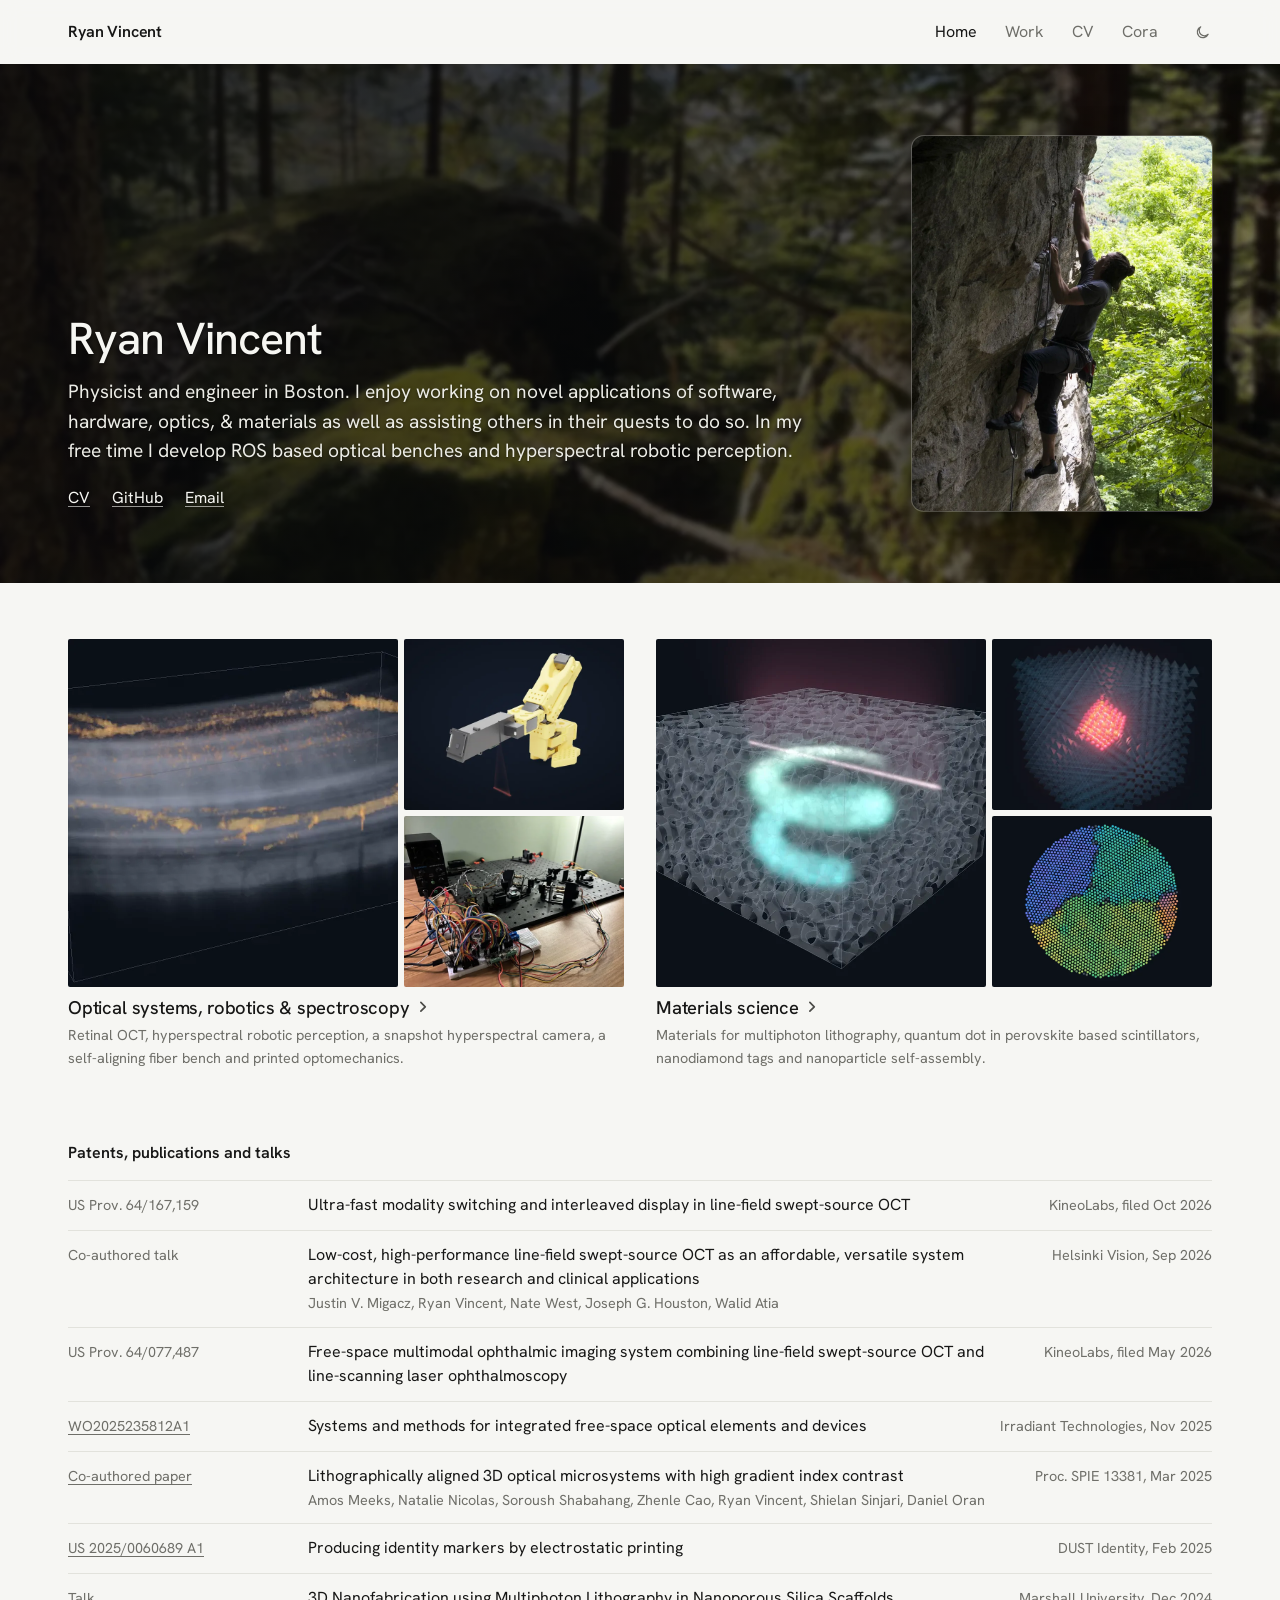
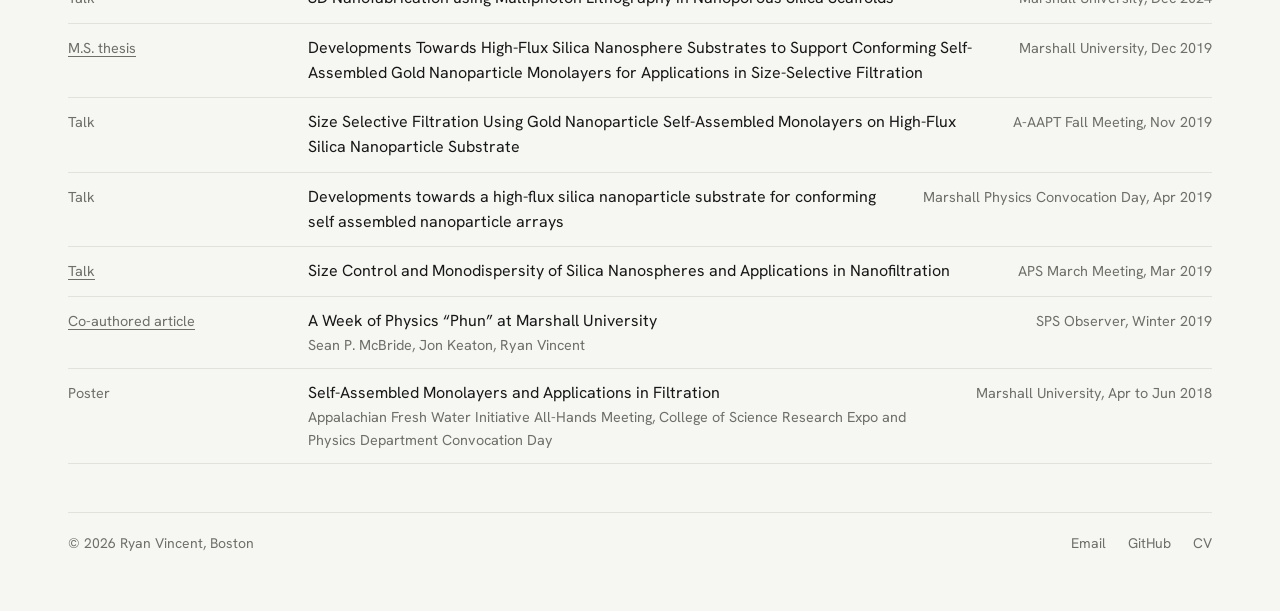
==== index.html @ a0660631 "Add personal site Static HTML/CSS/JS site for GitHub Pages: a home page, two work pages (optical sys" ====
<!doctype html>
<html lang="en">
<head>
<meta charset="utf-8">
<meta name="viewport" content="width=device-width, initial-scale=1, viewport-fit=cover">
<title>Ryan Vincent</title>
<meta name="description" content="Ryan Vincent, physicist and engineer in Boston: retinal OCT, hyperspectral imaging, multiphoton lithography materials, perovskite scintillators and nanoparticle self-assembly.">
<link rel="canonical" href="https://corabeanz.github.io/">
<meta property="og:type" content="website">
<meta property="og:site_name" content="Ryan Vincent">
<meta property="og:url" content="https://corabeanz.github.io/">
<meta property="og:title" content="Ryan Vincent">
<meta property="og:description" content="Ryan Vincent, physicist and engineer in Boston: retinal OCT, hyperspectral imaging, multiphoton lithography materials, perovskite scintillators and nanoparticle self-assembly.">
<meta property="og:image" content="https://corabeanz.github.io/assets/img/og/index.jpg">
<meta property="og:image:width" content="1200">
<meta property="og:image:height" content="630">
<meta name="twitter:card" content="summary_large_image">
<link rel="icon" href="assets/img/favicon.svg" type="image/svg+xml">
<link rel="preconnect" href="https://fonts.googleapis.com">
<link rel="preconnect" href="https://fonts.gstatic.com" crossorigin>
<link rel="stylesheet" href="https://fonts.googleapis.com/css2?family=Hanken+Grotesk:wght@400..600&display=swap">
<link rel="stylesheet" href="assets/css/site.css">
<script>try{var t=localStorage.getItem("rv-theme");if(t==="light"||t==="dark")document.documentElement.setAttribute("data-theme",t)}catch(e){}</script>
</head>
<body>
<!-- @header -->
<a class="skip-link" href="#main">Skip to content</a>
<header class="site-header">
  <div class="wrap site-header__inner">
    <a class="brand" href="index.html">Ryan Vincent</a>
    <nav class="nav" aria-label="Main">
      <ul class="nav__list">
        <li><a class="nav__link" href="index.html" aria-current="page">Home</a></li>
        <li><a class="nav__link" href="optics.html">Work</a></li>
        <li><a class="nav__link" href="cv.html">CV</a></li>
        <li><a class="nav__link" href="cora.html">Cora</a></li>
      </ul>
      <button class="theme-toggle" type="button" data-theme-toggle aria-label="Switch theme">
        <svg class="i-moon" viewBox="0 0 24 24" fill="none" stroke="currentColor" stroke-width="1.7" stroke-linecap="round" stroke-linejoin="round"><path d="M20 14.5A8 8 0 1 1 9.5 4a6.5 6.5 0 0 0 10.5 10.5z"/></svg>
        <svg class="i-sun" viewBox="0 0 24 24" fill="none" stroke="currentColor" stroke-width="1.7" stroke-linecap="round"><circle cx="12" cy="12" r="4"/><path d="M12 2v2M12 20v2M2 12h2M20 12h2M4.9 4.9l1.4 1.4M17.7 17.7l1.4 1.4M4.9 19.1l1.4-1.4M17.7 6.3l1.4-1.4"/></svg>
      </button>
    </nav>
  </div>
</header>
<!-- /@header -->

<main id="main">
  <div class="hero">
    <img class="hero__img" src="assets/img/home/home-forest.webp" width="1536" height="1229" alt="">
    <div class="wrap">
    <section class="intro">
      <div class="intro__body">
        <h1 class="intro__name">Ryan Vincent</h1>
        <p class="intro__text">Physicist and engineer in Boston. I enjoy working on novel applications of software, hardware, optics, &amp; materials as well as assisting others in their quests to do so. In my free time I develop ROS based optical benches and hyperspectral robotic perception.</p>
        <p class="intro__links"><a href="cv.html">CV</a><a href="https://github.com/CoraBeanz" rel="noopener">GitHub</a><a href="mailto:VincentRyanBaker@gmail.com">Email</a></p>
      </div>
      <figure class="intro__photo"><img src="assets/img/home/ryan-climbing.webp" width="960" height="1200" alt="Ryan Vincent lead climbing an overhanging rock face, with a green forest behind."></figure>
    </section>
    </div>
  </div>
  <div class="wrap">

    <section class="areas" aria-label="Work">
      <a class="area" href="optics.html">
        <div class="area__media"><span><img src="assets/img/home/card-optics-oct.webp" alt="Render of a 3D retina volume with measured blood flow in amber"></span><span><img src="assets/img/home/card-optics-hyperspectral.webp" alt="Render of a robot arm holding a hyperspectral scanner head"></span><span><img src="assets/img/home/card-optics-bench.webp" alt="Photo of the beta self-aligning fiber bench"></span></div>
        <h2 class="area__title">Optical systems, robotics &amp; <span class="area__last">spectroscopy<svg class="area__caret" viewBox="0 0 16 16" aria-hidden="true" focusable="false"><path d="M6 3.5 10.5 8 6 12.5" fill="none" stroke="currentColor" stroke-width="1.75" stroke-linecap="round" stroke-linejoin="round"/></svg></span></h2>
        <p class="area__text">Retinal OCT, hyperspectral robotic perception, a snapshot hyperspectral camera, a self-aligning fiber bench and printed optomechanics.</p>
      </a>
      <a class="area" href="materials.html">
        <div class="area__media"><span><img src="assets/img/home/card-materials-helix.webp" alt="Illustration of a laser writing a glowing helix inside a porous glass block"></span><span><img src="assets/img/home/card-materials-crystal.webp" alt="Render of a quantum dot glowing inside a translucent perovskite crystal"></span><span><img src="assets/img/home/card-materials-grains.webp" alt="Simulated nanoparticle sheet colored by crystal grain"></span></div>
        <h2 class="area__title">Materials <span class="area__last">science<svg class="area__caret" viewBox="0 0 16 16" aria-hidden="true" focusable="false"><path d="M6 3.5 10.5 8 6 12.5" fill="none" stroke="currentColor" stroke-width="1.75" stroke-linecap="round" stroke-linejoin="round"/></svg></span></h2>
        <p class="area__text">Materials for multiphoton lithography, quantum dot in perovskite based scintillators, nanodiamond tags and nanoparticle self-assembly.</p>
      </a>
    </section>

    <section class="block" aria-labelledby="records-title">
      <h2 class="block__title" id="records-title">Patents, publications and talks</h2>
      <ul class="list">
        <li><span class="list__key">US Prov. 64/167,159</span><span>Ultra-fast modality switching and interleaved display in line-field swept-source OCT</span><span class="list__end">KineoLabs, filed Oct 2026</span></li>
        <li><span class="list__key">Co-authored talk</span><span>Low-cost, high-performance line-field swept-source OCT as an affordable, versatile system architecture in both research and clinical applications<span class="list__sub">Justin V. Migacz, Ryan Vincent, Nate West, Joseph G. Houston, Walid Atia</span></span><span class="list__end">Helsinki Vision, Sep 2026</span></li>
        <li><span class="list__key">US Prov. 64/077,487</span><span>Free-space multimodal ophthalmic imaging system combining line-field swept-source OCT and line-scanning laser ophthalmoscopy</span><span class="list__end">KineoLabs, filed May 2026</span></li>
        <li><a class="list__key" href="https://patents.google.com/patent/WO2025235812A1/en" rel="noopener">WO2025235812A1</a><span>Systems and methods for integrated free-space optical elements and devices</span><span class="list__end">Irradiant Technologies, Nov 2025</span></li>
        <li><a class="list__key" href="https://doi.org/10.1117/12.3040262" rel="noopener">Co-authored paper</a><span>Lithographically aligned 3D optical microsystems with high gradient index contrast<span class="list__sub">Amos Meeks, Natalie Nicolas, Soroush Shabahang, Zhenle Cao, Ryan Vincent, Shielan Sinjari, Daniel Oran</span></span><span class="list__end">Proc. SPIE 13381, Mar 2025</span></li>
        <li><a class="list__key" href="https://patents.google.com/patent/US20250060689A1/en" rel="noopener">US 2025/0060689 A1</a><span>Producing identity markers by electrostatic printing</span><span class="list__end">DUST Identity, Feb 2025</span></li>
        <li><span class="list__key">Talk</span><span>3D Nanofabrication using Multiphoton Lithography in Nanoporous Silica Scaffolds</span><span class="list__end">Marshall University, Dec 2024</span></li>
        <li><a class="list__key" href="https://mds.marshall.edu/etd/1268/" rel="noopener">M.S. thesis</a><span>Developments Towards High-Flux Silica Nanosphere Substrates to Support Conforming Self-Assembled Gold Nanoparticle Monolayers for Applications in Size-Selective Filtration</span><span class="list__end">Marshall University, Dec 2019</span></li>
        <li><span class="list__key">Talk</span><span>Size Selective Filtration Using Gold Nanoparticle Self-Assembled Monolayers on High-Flux Silica Nanoparticle Substrate</span><span class="list__end">A-AAPT Fall Meeting, Nov 2019</span></li>
        <li><span class="list__key">Talk</span><span>Developments towards a high-flux silica nanoparticle substrate for conforming self assembled nanoparticle arrays</span><span class="list__end">Marshall Physics Convocation Day, Apr 2019</span></li>
        <li><a class="list__key" href="https://meetings-archive.aps.org/mar/2019/f58/8" rel="noopener">Talk</a><span>Size Control and Monodispersity of Silica Nanospheres and Applications in Nanofiltration</span><span class="list__end">APS March Meeting, Mar 2019</span></li>
        <li><a class="list__key" href="https://students.aip.org/observer/a-week-of-physics-phun-at-marshall-university" rel="noopener">Co-authored article</a><span>A Week of Physics “Phun” at Marshall University<span class="list__sub">Sean P. McBride, Jon Keaton, Ryan Vincent</span></span><span class="list__end">SPS Observer, Winter 2019</span></li>
        <li><span class="list__key">Poster</span><span>Self-Assembled Monolayers and Applications in Filtration<span class="list__sub">Appalachian Fresh Water Initiative All-Hands Meeting, College of Science Research Expo and Physics Department Convocation Day</span></span><span class="list__end">Marshall University, Apr to Jun 2018</span></li>
      </ul>
    </section>
  </div>
</main>

<!-- @footer -->
<footer class="site-footer">
  <div class="wrap">
    <div class="site-footer__inner">
      <p>© <span data-year>2026</span> Ryan Vincent, Boston</p>
      <ul class="site-footer__links">
        <li><a href="mailto:VincentRyanBaker@gmail.com">Email</a></li>
        <li><a href="https://github.com/CoraBeanz" rel="noopener">GitHub</a></li>
        <li><a href="cv.html">CV</a></li>
      </ul>
    </div>
  </div>
</footer>
<script src="assets/js/site.js"></script>
<!-- /@footer -->
</body>
</html>
---- assets/css/site.css ----
/* Ryan Vincent — site stylesheet
   Quiet by design: one typeface, neutral greys, no ornament. The images carry
   the colour. Figures sit on a dark panel in both themes because most of them
   are renders and screen recordings drawn on black. */

:root {
  --bg: #f6f6f3;          /* page ground, a warm off-white */
  --fg: #171716;          /* text */
  --fg-2: #4b4b47;        /* secondary text */
  --fg-3: #6f6f69;        /* captions, dates */
  --line: #e2e2dc;        /* rules */
  --panel: #0c0e11;       /* behind every figure, both themes */
  --panel-fg: #e9e9e4;

  --f-body: "Hanken Grotesk", "Helvetica Neue", Helvetica, Arial, system-ui, sans-serif;

  --gutter: clamp(16px, 4vw, 48px);
  --max: 1240px;
  --gap: clamp(8px, 1vw, 12px);
  --header-h: 64px;

  color-scheme: light;
}
@media (prefers-color-scheme: dark) {
  :root:not([data-theme="light"]) {
    --bg: #121211;
    --fg: #ecece8;
    --fg-2: #b3b3ad;
    --fg-3: #7f7f78;
    --line: #262624;
    --panel: #08090b;
    color-scheme: dark;
  }
}
:root[data-theme="dark"] {
  --bg: #121211;
  --fg: #ecece8;
  --fg-2: #b3b3ad;
  --fg-3: #7f7f78;
  --line: #262624;
  --panel: #08090b;
  color-scheme: dark;
}

/* ---------- base ---------- */
*, *::before, *::after { box-sizing: border-box; }
html { -webkit-text-size-adjust: 100%; text-size-adjust: 100%; scroll-padding-top: calc(var(--header-h) + 12px); }
body {
  margin: 0;
  background: var(--bg);
  color: var(--fg);
  font-family: var(--f-body);
  font-size: 1rem;
  line-height: 1.55;
  -webkit-font-smoothing: antialiased;
  overflow-x: hidden;
}
img, video, svg, canvas { display: block; max-width: 100%; }
img, video { height: auto; }
a { color: inherit; text-decoration-thickness: 1px; text-underline-offset: 0.2em; text-decoration-color: var(--fg-3); }
a:hover { text-decoration-color: currentColor; }
:focus-visible { outline: 2px solid var(--fg); outline-offset: 3px; border-radius: 2px; }
h1, h2, h3, p, ul, ol, figure { margin: 0; }
h1, h2, h3 { font-weight: 500; text-wrap: balance; }
ul, ol { padding: 0; }
p { text-wrap: pretty; }
.visually-hidden { position: absolute !important; width: 1px; height: 1px; overflow: hidden; clip: rect(0 0 0 0); white-space: nowrap; }
.skip-link { position: absolute; left: 12px; top: -48px; z-index: 100; background: var(--bg); color: var(--fg); padding: 8px 14px; border: 1px solid var(--line); }
.skip-link:focus { top: 12px; }
.wrap { width: 100%; max-width: var(--max); margin-inline: auto; padding-inline: var(--gutter); }
.muted { color: var(--fg-3); }
.num { font-variant-numeric: tabular-nums; }

/* ---------- header and footer ---------- */
.site-header {
  position: sticky; top: env(safe-area-inset-top, 0px); z-index: 50;
  background: color-mix(in srgb, var(--bg) 92%, transparent);
  backdrop-filter: blur(10px); -webkit-backdrop-filter: blur(10px);
}
.site-header__inner { display: flex; align-items: center; gap: 24px; min-height: var(--header-h); }
.brand { font-weight: 600; letter-spacing: -0.01em; text-decoration: none; white-space: nowrap; }
.nav { margin-left: auto; display: flex; align-items: center; gap: clamp(16px, 2.6vw, 28px); }
.nav__list { display: flex; gap: clamp(16px, 2.6vw, 28px); list-style: none; }
.nav__link { color: var(--fg-3); text-decoration: none; white-space: nowrap; }
.nav__link:hover, .nav__link[aria-current] { color: var(--fg); }
@media (max-width: 400px) { .site-header__inner { gap: 14px; } .nav, .nav__list { gap: 13px; } }
@media (max-width: 350px) { .brand, .nav__link { font-size: 0.9rem; } .nav, .nav__list { gap: 10px; } }
@media (max-width: 314px) { .site-header__inner { gap: 10px; } .brand, .nav__link { font-size: 0.82rem; } .nav, .nav__list { gap: 8px; } }
.theme-toggle {
  display: inline-grid; place-items: center; width: 32px; height: 32px; margin-right: -6px;
  border: 0; background: none; color: var(--fg-3); cursor: pointer; border-radius: 50%;
}
.theme-toggle:hover { color: var(--fg); }
.theme-toggle svg { width: 17px; height: 17px; }
.theme-toggle .i-sun { display: none; }
:root[data-theme="dark"] .theme-toggle .i-sun { display: block; }
:root[data-theme="dark"] .theme-toggle .i-moon { display: none; }
@media (prefers-color-scheme: dark) {
  :root:not([data-theme="light"]) .theme-toggle .i-sun { display: block; }
  :root:not([data-theme="light"]) .theme-toggle .i-moon { display: none; }
}

.site-footer { padding-block: 48px 56px; color: var(--fg-3); font-size: 0.875rem; }
.site-footer__inner { display: flex; flex-wrap: wrap; gap: 12px 28px; justify-content: space-between; border-top: 1px solid var(--line); padding-top: 20px; }
.site-footer__links { display: flex; flex-wrap: wrap; gap: 8px 22px; list-style: none; }
.site-footer a { text-decoration: none; }
.site-footer a:hover { color: var(--fg); }

/* ---------- work pages: two tabs, then topics ---------- */
.tabs { display: flex; gap: clamp(24px, 4vw, 48px); border-bottom: 1px solid var(--line); margin-top: clamp(16px, 3vw, 36px); }
.tab {
  position: relative; padding-block: 8px 14px;
  font-size: clamp(1.15rem, 0.95rem + 0.9vw, 1.6rem); font-weight: 500; letter-spacing: -0.01em; line-height: 1.2;
  color: var(--fg-3); text-decoration: none;
}
.tab:hover { color: var(--fg-2); }
.tab[aria-current="page"] { color: var(--fg); }
.tab[aria-current="page"]::after { content: ""; position: absolute; left: 0; right: 0; bottom: -1px; height: 2px; background: var(--fg); }
@media (max-width: 560px) { .tabs { display: grid; grid-template-columns: 1fr 1fr; gap: 20px; } }

.topic { padding-block: clamp(36px, 5vw, 64px) 0; }
.topic + .topic { padding-top: clamp(44px, 6vw, 80px); }
/* a hairline between projects, inside the content width */
.topic + .topic > .wrap::before { content: ""; display: block; height: 1px; background: var(--line); margin-bottom: clamp(32px, 4.5vw, 56px); }
.topic__head { display: grid; gap: 4px; margin-bottom: 18px; max-width: 72ch; }
.topic__title { font-size: clamp(1.25rem, 1.1rem + 0.5vw, 1.5rem); letter-spacing: -0.01em; line-height: 1.25; }
.topic__meta { color: var(--fg-3); font-size: 0.9rem; }
.topic__lede { color: var(--fg-2); margin-top: 6px; }

/* montage: each tile sets --ar (media width / height); flex-grow and aspect-ratio
   together give every tile in a row the same height, and the row fills the width. */
.montage { display: grid; gap: var(--gap); }
.montage__row { display: flex; gap: var(--gap); align-items: flex-start; }
.tile { flex: var(--ar) 1 0; min-width: 0; display: grid; grid-template-columns: minmax(0, 1fr); gap: 6px; align-content: start; }
.tile__media { position: relative; aspect-ratio: var(--ar); overflow: hidden; background: var(--panel); border-radius: 2px; }
.tile__media > img, .tile__media > video, .tile__media > picture > img { width: 100%; height: 100%; object-fit: contain; }
.tile__media > picture { display: contents; }
.tile__media--bare { background: transparent; }
.tile figcaption { font-size: 0.8rem; line-height: 1.4; color: var(--fg-3); padding-right: 4px; overflow-wrap: break-word; hyphens: auto; }
/* the media box clips its contents, so a focused figure gets its ring on the box */
.tile__media [data-zoom]:focus-visible { outline: none; }
.tile__media:has([data-zoom]:focus-visible) { outline: 2px solid var(--fg); outline-offset: 3px; }
@media (max-width: 720px) { /* phones: pairs stack, threes go one then two, fours go two and two */
  .montage__row { flex-wrap: wrap; }
  .tile:first-child:nth-last-child(2), .tile:first-child:nth-last-child(2) ~ .tile,
  .tile:first-child:nth-last-child(3) { flex-basis: 100%; }
  .tile:first-child:nth-last-child(4), .tile:first-child:nth-last-child(4) ~ .tile { flex-basis: calc(var(--ar) * 30%); }
  /* a row can pick which tile goes full width (it moves to the end), and a tile can carry a phone layout (--ar-m) */
  .montage__row:has(> .tile--phone-wide) > .tile:first-child { flex-basis: 0; }
  .tile.tile--phone-wide { flex-basis: 100%; order: 1; }
  .tile__media { aspect-ratio: var(--ar-m, var(--ar)); }
}

[data-zoom] { cursor: zoom-in; }
.lightbox {
  position: fixed; inset: 0; z-index: 200;
  display: grid; grid-template-rows: minmax(0, 1fr) auto; justify-items: center; gap: 12px;
  padding: max(20px, env(safe-area-inset-top, 0px)) 16px max(20px, env(safe-area-inset-bottom, 0px));
  background: rgb(8 8 8 / 0.94);
}
.lightbox[hidden] { display: none; }
.lightbox__stage { display: grid; grid-template-rows: minmax(0, 1fr); grid-template-columns: minmax(0, 1fr); place-items: center; min-height: 0; width: 100%; height: 100%; overflow: hidden; }
.lightbox__media { max-width: min(1800px, 100%); max-height: 100%; width: auto; height: auto; background: var(--panel); cursor: zoom-out; }
.lightbox__media--fill { width: 100%; height: 100%; object-fit: contain; } /* diagrams scale up; photos stay at their own size */
.lightbox__cap { color: #b9b9b2; font-size: 0.9rem; max-width: 80ch; text-align: center; }
.lightbox__close {
  position: absolute; top: max(12px, env(safe-area-inset-top, 0px)); right: 12px; z-index: 2;
  display: inline-grid; place-items: center; width: 40px; height: 40px; border: 0; background: none; color: #e9e9e4; cursor: pointer;
}
.lightbox__close svg { width: 20px; height: 20px; }
/* controls that sit on dark media get a light focus ring in both themes */
.lightbox :focus-visible, .loop__btn:focus-visible, .viewer button:focus-visible { outline-color: #f6f6f2; }

/* looping videos get a small pause button */
.loop { position: relative; }
.loop__btn {
  position: absolute; right: 8px; bottom: 8px; z-index: 3;
  display: inline-grid; place-items: center; width: 26px; height: 26px;
  color: #e9e9e4; background: rgb(0 0 0 / 0.55); border: 0; border-radius: 50%;
  cursor: pointer; opacity: 0; transition: opacity 0.2s ease;
}
.loop:hover .loop__btn, .loop__btn:focus-visible, .loop.is-paused .loop__btn { opacity: 1; }
@media (hover: none) { .loop__btn { opacity: 0.7; } }
.loop__btn svg { width: 10px; height: 10px; }
.loop__btn--top-right { top: 8px; bottom: auto; }
.loop__btn--top-left { top: 8px; bottom: auto; right: auto; left: 8px; }
.loop__btn--bottom-left { right: auto; left: 8px; }

/* interactive 3D viewer inside a tile */
.viewer { position: absolute; inset: 0; touch-action: pan-y; }
.viewer > .viewer__poster { position: absolute; inset: 0; width: 100%; height: 100%; object-fit: contain; transition: opacity 0.4s ease; }
.viewer.is-live > .viewer__poster { opacity: 0; pointer-events: none; }
.viewer canvas { position: absolute; inset: 0; width: 100% !important; height: 100% !important; }

/* ---------- home ---------- */
.intro { padding-block: clamp(40px, 7vw, 96px) clamp(32px, 5vw, 56px); display: grid; gap: clamp(24px, 4vw, 56px); align-items: end; }
@media (min-width: 820px) { .intro { grid-template-columns: minmax(0, 46rem) minmax(220px, 300px); justify-content: space-between; } }
.intro__body { display: grid; gap: 14px; min-width: 0; }
.intro__photo { max-width: min(100%, 300px); }
.intro__photo img { width: 100%; height: auto; aspect-ratio: 4 / 5; object-fit: cover; border-radius: 2px; background: var(--panel); }
.intro__name { font-size: clamp(1.9rem, 1.4rem + 2vw, 2.8rem); letter-spacing: -0.02em; line-height: 1.1; }
.intro__text { color: var(--fg-2); font-size: clamp(1.05rem, 1rem + 0.3vw, 1.2rem); }
.intro__links { display: flex; flex-wrap: wrap; gap: 6px 22px; margin-top: 6px; }

/* forest backdrop behind the intro: the same in both themes, softened and darkened so the text and the portrait stand out */
/* the forest photo: full height behind the home intro (.hero), a short band on the work, CV and 404 pages (.band) */
.hero, .band { position: relative; isolation: isolate; overflow: hidden; background: #0c0e11; color-scheme: dark; }
.hero__img, .band__img { position: absolute; inset: 0; z-index: -2; width: 100%; height: 100%; object-fit: cover; object-position: 50% 52%; }
.band__img { object-position: 50% 46%; }
.hero::after, .band::after { content: ""; position: absolute; inset: 0; z-index: -1; background: rgba(8, 9, 11, 0.72); }
@media (min-width: 820px) { .hero::after, .band::after { background: linear-gradient(90deg, rgba(8, 9, 11, 0.8), rgba(8, 9, 11, 0.7) 55%, rgba(8, 9, 11, 0.5)); } }
.hero :focus-visible, .band :focus-visible { outline-color: #f6f6f2; }
.hero .intro { padding-block: clamp(40px, 6vw, 72px); }
.hero .intro__name { color: #f6f6f2; }
.hero .intro__text { color: #ecece6; }
.hero .intro__name, .hero .intro__text, .hero .intro__links { text-shadow: 0 1px 3px rgba(0, 0, 0, 0.55); }
.hero .intro__links a { color: #f6f6f2; text-decoration-color: rgba(246, 246, 242, 0.6); }
.hero .intro__links a:hover { text-decoration-color: currentColor; }
.hero .intro__photo img { border-radius: 12px; box-shadow: 0 0 0 1px rgba(255, 255, 255, 0.22), 0 14px 36px rgba(0, 0, 0, 0.55); }
.hero + .wrap .areas { padding-top: clamp(32px, 5vw, 56px); }
/* work pages: the tabs sit on the bottom edge of the band */
.band .tabs { margin-top: 0; padding-top: clamp(56px, 10vw, 136px); border-bottom: 0; }
.band .tab { color: rgba(246, 246, 242, 0.74); text-shadow: 0 1px 3px rgba(0, 0, 0, 0.55); }
.band .tab:hover, .band .tab[aria-current="page"] { color: #f6f6f2; }
.band .tab[aria-current="page"]::after { bottom: 0; height: 3px; background: #f6f6f2; }
.band .tab:focus-visible { outline-offset: -3px; }
/* CV and 404: the header block sits on the band */
.band .cv-head { padding-block: clamp(40px, 6vw, 72px); }
.band .lost { min-height: 50vh; padding-block: 48px; }
.band h1 { color: #f6f6f2; }
.band .cv-head p, .band .lost p { color: #ecece6; }
.band .cv-head__links { color: #d9d9d2; }
.band h1, .band .cv-head p, .band .lost p { text-shadow: 0 1px 3px rgba(0, 0, 0, 0.55); }
.band .cv-head__links a, .band .lost a { color: #f6f6f2; text-decoration-color: rgba(246, 246, 242, 0.6); }
.band .cv-head__links a:hover, .band .lost a:hover { text-decoration-color: currentColor; }

.areas { display: grid; gap: clamp(20px, 3vw, 32px); grid-template-columns: minmax(0, 1fr); }
@media (min-width: 820px) { .areas { grid-template-columns: repeat(2, minmax(0, 1fr)); } }
.area { display: grid; gap: 10px; text-decoration: none; min-width: 0; }
.area__media { display: grid; gap: 6px; grid-template-columns: 3fr 2fr; grid-template-rows: 1fr 1fr; aspect-ratio: 16 / 10; }
.area__media > span { background: var(--panel); overflow: hidden; border-radius: 2px; }
.area__media > span:first-child { grid-row: 1 / 3; }
.area__media img { width: 100%; height: 100%; object-fit: cover; transition: transform 0.45s ease, filter 0.3s ease; }
.area:hover .area__media img, .area:focus-visible .area__media img { transform: scale(1.04); filter: brightness(1.08); }
.area__title { font-size: 1.15rem; font-weight: 500; letter-spacing: -0.01em; line-height: 1.3; text-decoration: underline; text-decoration-color: transparent; text-decoration-thickness: 1px; text-underline-offset: 5px; transition: text-decoration-color 0.2s ease; }
.area:hover .area__title, .area:focus-visible .area__title { text-decoration-color: currentColor; }
.area__last { white-space: nowrap; }
.area__caret { display: inline-block; width: 0.85em; height: 0.85em; margin-left: 0.3em; vertical-align: -0.08em; color: var(--fg-2); transition: transform 0.25s ease, color 0.2s ease; }
.area:hover .area__caret, .area:focus-visible .area__caret { transform: translateX(4px); color: var(--fg); }
.area__text { color: var(--fg-3); font-size: 0.9rem; margin-top: -6px; }

.block { padding-block: clamp(40px, 6vw, 72px) 0; }
.block__title { font-size: 1rem; font-weight: 600; margin-bottom: 14px; }

.list { list-style: none; display: grid; border-top: 1px solid var(--line); }
.list > li { display: grid; gap: 2px 32px; padding-block: 12px; border-bottom: 1px solid var(--line); grid-template-columns: minmax(0, 1fr); }
@media (min-width: 760px) { .list > li { grid-template-columns: 13rem minmax(0, 1fr) auto; align-items: baseline; } }
.list__key { color: var(--fg-3); font-size: 0.9rem; font-variant-numeric: tabular-nums; }
.list__end { color: var(--fg-3); font-size: 0.9rem; }
.list__sub { display: block; color: var(--fg-3); font-size: 0.9rem; }

.copy { display: inline-flex; flex-wrap: wrap; align-items: baseline; gap: 6px 16px; }
.copy__text { user-select: all; overflow-wrap: anywhere; }
.text-btn { font: inherit; color: var(--fg-3); background: none; border: 0; padding: 0; cursor: pointer; text-decoration: underline; text-decoration-color: var(--line); text-underline-offset: 0.2em; }
.text-btn:hover { color: var(--fg); text-decoration-color: currentColor; }

/* ---------- CV ---------- */
.cv-head { padding-block: clamp(36px, 6vw, 72px) 8px; display: grid; gap: 10px; max-width: 46rem; }
.cv-head h1 { font-size: clamp(1.6rem, 1.3rem + 1.4vw, 2.2rem); letter-spacing: -0.02em; line-height: 1.15; }
.cv-head p { color: var(--fg-2); }
.cv-head__links { display: flex; flex-wrap: wrap; gap: 6px 22px; color: var(--fg-3); font-size: 0.95rem; }
.cv-block { padding-block: clamp(32px, 4.5vw, 52px) 0; }
.cv-block > h2 { font-size: 1rem; font-weight: 600; margin-bottom: 4px; }
.cv-entry { display: grid; grid-template-columns: minmax(0, 1fr); gap: 6px 32px; padding-block: 20px; border-bottom: 1px solid var(--line); }
.cv-block > h2 + .cv-entry, .cv-block > h2 + .list { margin-top: 10px; }
.cv-block > h2 + .cv-entry { border-top: 1px solid var(--line); }
@media (min-width: 820px) { .cv-entry { grid-template-columns: 13rem minmax(0, 1fr); } }
.cv-entry__side { display: grid; gap: 2px; align-content: start; color: var(--fg-3); font-size: 0.9rem; font-variant-numeric: tabular-nums; }
.cv-entry__main { display: grid; gap: 8px; min-width: 0; max-width: 72ch; }
.cv-entry__title { font-size: 1.02rem; font-weight: 600; line-height: 1.35; }
.cv-entry__org { font-weight: 400; color: var(--fg-2); }
.cv-entry__summary { color: var(--fg-2); }
.cv-entry ul { padding-left: 1.1em; display: grid; gap: 6px; color: var(--fg-2); }
.cv-entry li::marker { color: var(--fg-3); }
.cv-entry li strong { color: var(--fg); font-weight: 600; }
.cv-entry__note { color: var(--fg-3); font-size: 0.92rem; }
.cv-entry__links { display: flex; flex-wrap: wrap; gap: 4px 18px; font-size: 0.92rem; color: var(--fg-3); }

/* ---------- 404 ---------- */
.lost { min-height: 55vh; display: grid; align-content: center; gap: 10px; }
.lost h1 { font-size: 1.6rem; }
.lost p { color: var(--fg-2); }

@media (prefers-reduced-motion: reduce) {
  *, *::before, *::after { animation-duration: 0.001ms !important; transition-duration: 0.001ms !important; scroll-behavior: auto !important; }
}
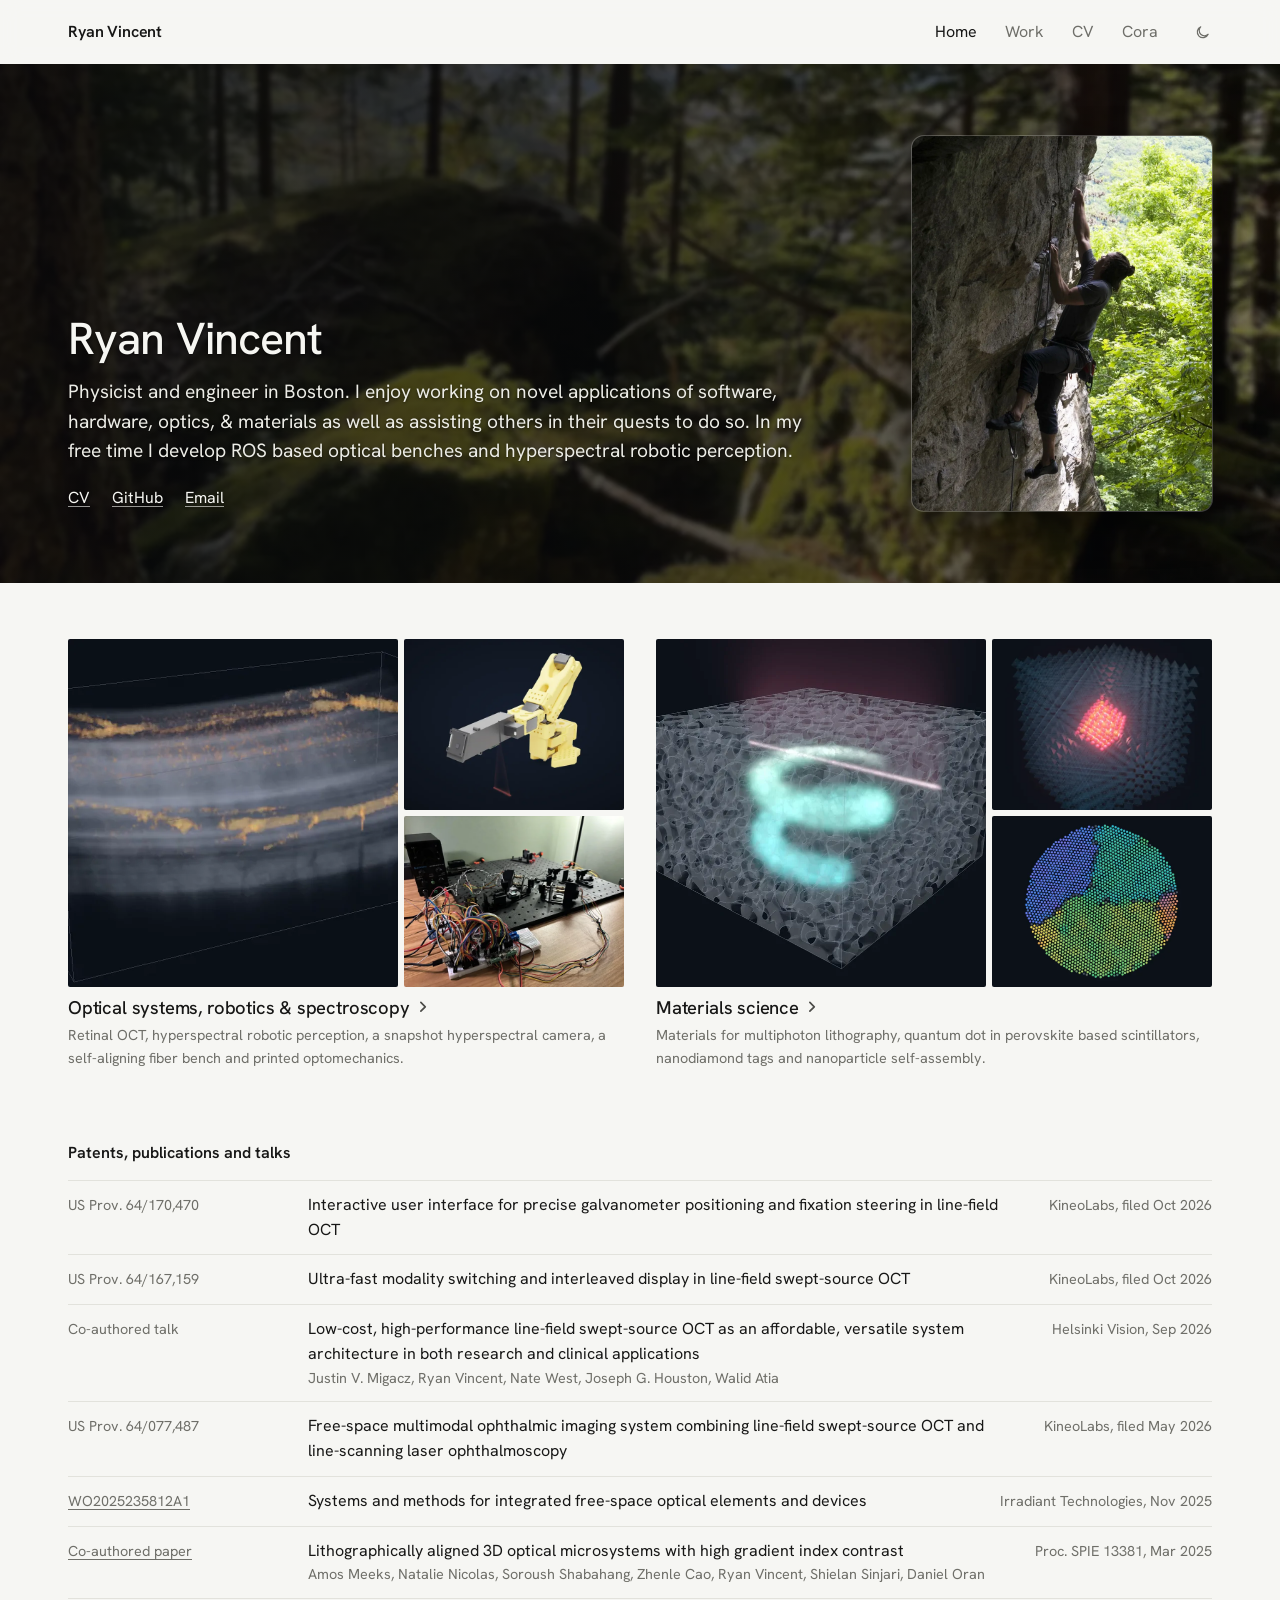
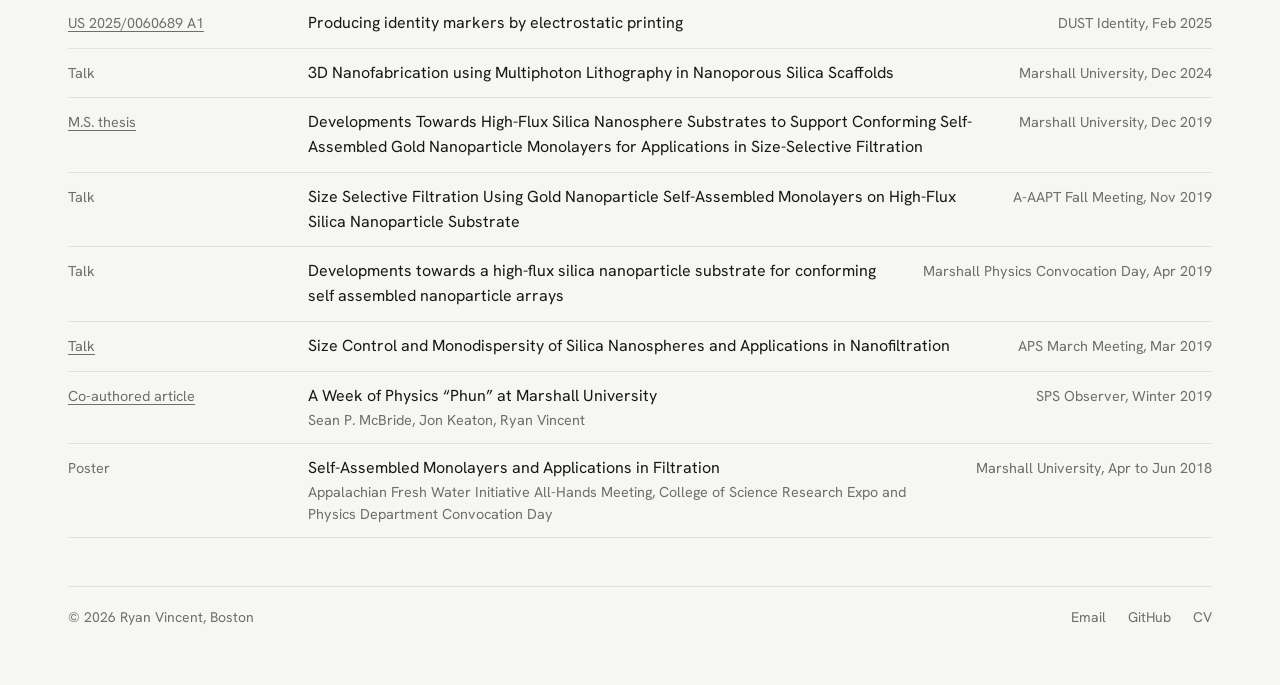
==== commit 8957ceaa: "Add provisional 64/170,470 to the patents list Co-Authored-By: Claude Opus 5.5 (1M context) <noreply" ====
--- a/index.html
+++ b/index.html
@@ -15,7 +15,9 @@
 <meta property="og:image:width" content="1200">
 <meta property="og:image:height" content="630">
 <meta name="twitter:card" content="summary_large_image">
-<link rel="icon" href="assets/img/favicon.svg" type="image/svg+xml">
+<link rel="icon" href="assets/img/favicon-32.png" sizes="32x32" type="image/png">
+<link rel="icon" href="assets/img/favicon-192.png" sizes="192x192" type="image/png">
+<link rel="apple-touch-icon" href="assets/img/apple-touch-icon.png">
 <link rel="preconnect" href="https://fonts.googleapis.com">
 <link rel="preconnect" href="https://fonts.gstatic.com" crossorigin>
 <link rel="stylesheet" href="https://fonts.googleapis.com/css2?family=Hanken+Grotesk:wght@400..600&display=swap">
@@ -76,6 +78,7 @@
     <section class="block" aria-labelledby="records-title">
       <h2 class="block__title" id="records-title">Patents, publications and talks</h2>
       <ul class="list">
+        <li><span class="list__key">US Prov. 64/170,470</span><span>Interactive user interface for precise galvanometer positioning and fixation steering in line-field OCT</span><span class="list__end">KineoLabs, filed Oct 2026</span></li>
         <li><span class="list__key">US Prov. 64/167,159</span><span>Ultra-fast modality switching and interleaved display in line-field swept-source OCT</span><span class="list__end">KineoLabs, filed Oct 2026</span></li>
         <li><span class="list__key">Co-authored talk</span><span>Low-cost, high-performance line-field swept-source OCT as an affordable, versatile system architecture in both research and clinical applications<span class="list__sub">Justin V. Migacz, Ryan Vincent, Nate West, Joseph G. Houston, Walid Atia</span></span><span class="list__end">Helsinki Vision, Sep 2026</span></li>
         <li><span class="list__key">US Prov. 64/077,487</span><span>Free-space multimodal ophthalmic imaging system combining line-field swept-source OCT and line-scanning laser ophthalmoscopy</span><span class="list__end">KineoLabs, filed May 2026</span></li>
